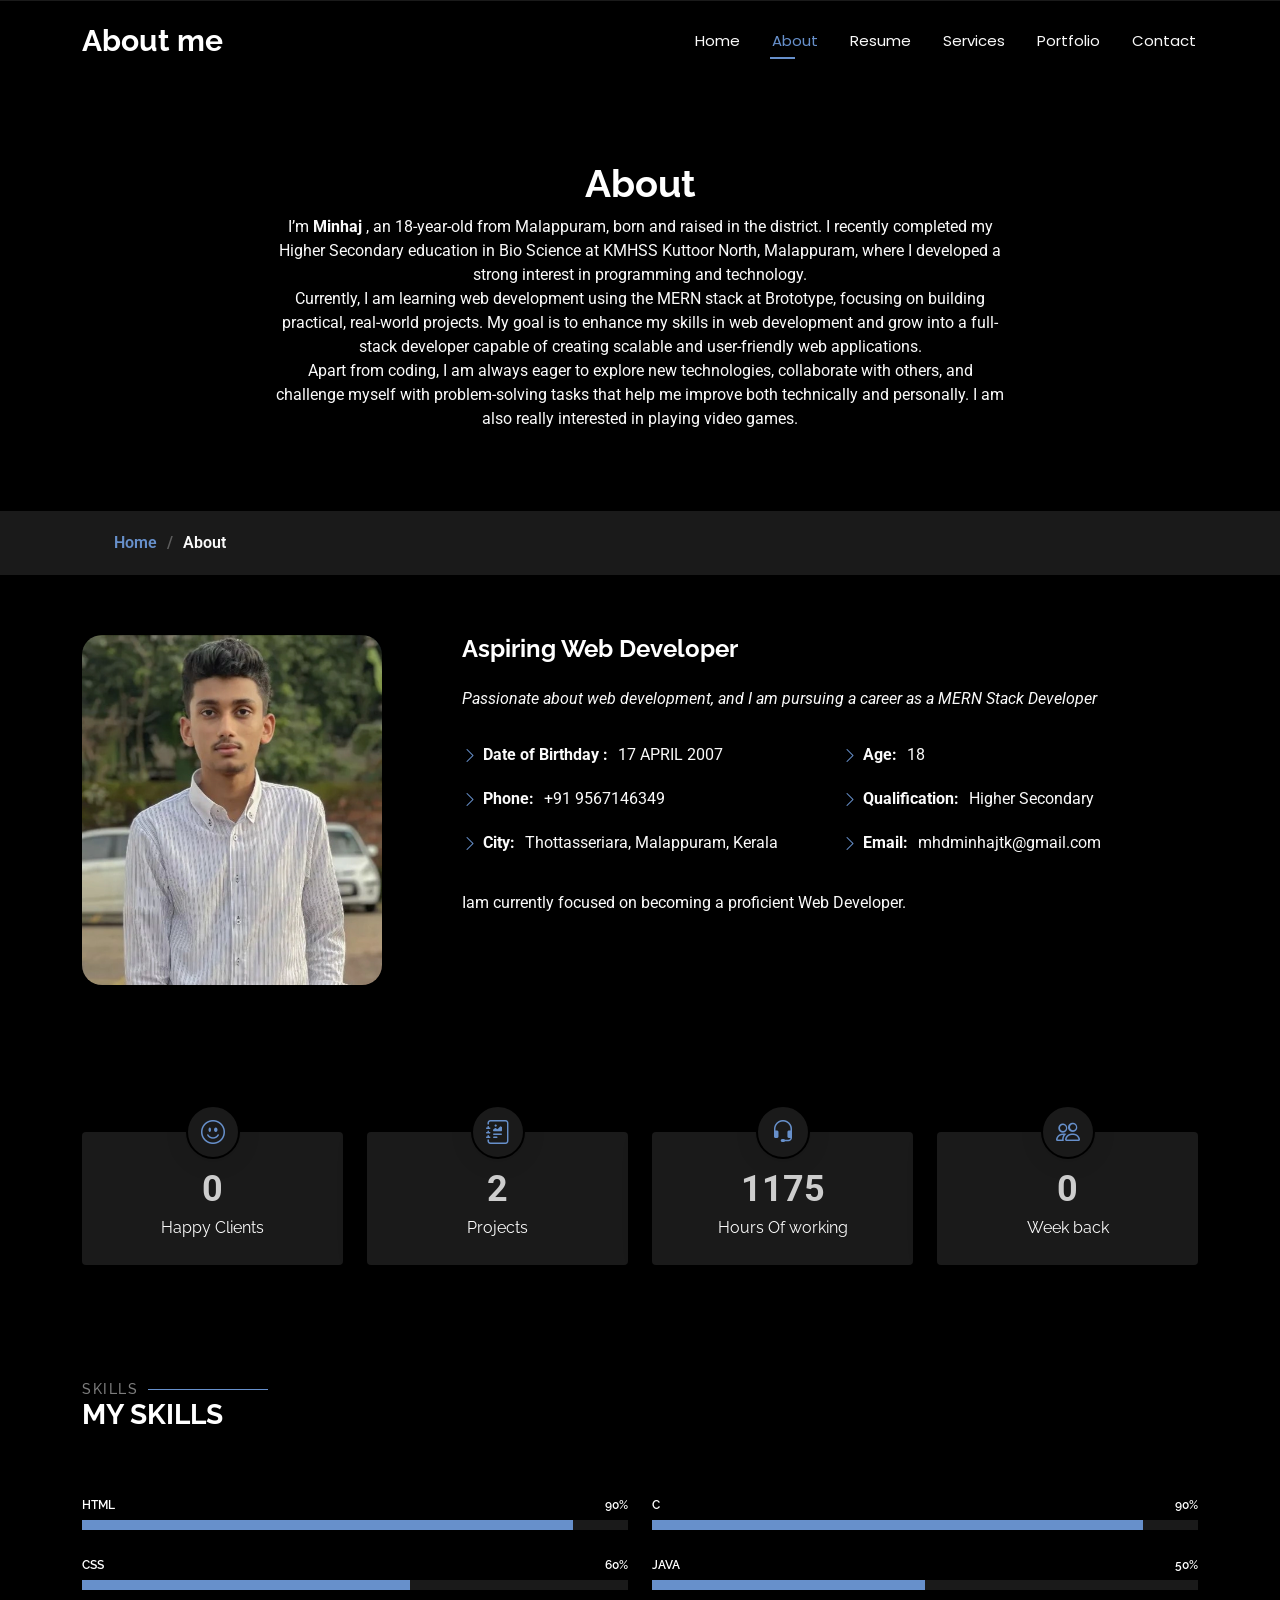
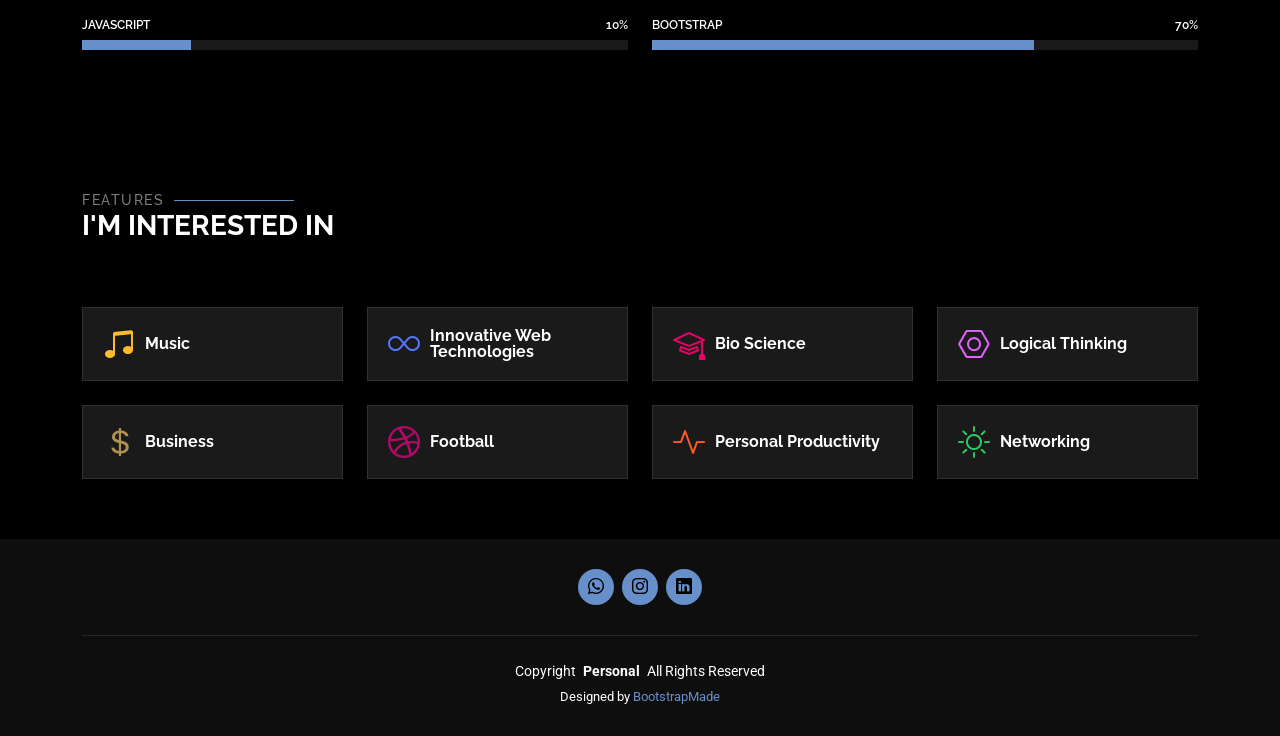
==== about.html @ 0e11b595 "first commit" ====
<!DOCTYPE html>
<html lang="en">

<head>
  <meta charset="utf-8">
  <meta content="width=device-width, initial-scale=1.0" name="viewport">
  <title>About |  Minhaj</title>
  <meta name="description" content="">
  <meta name="keywords" content="">

  <!-- Favicons -->
  <link href="assets/img/apple-touch-icon.png" rel="apple-touch-icon">
  <link rel="icon" href="assets/img/fav.png">

  <!-- Fonts -->
  <link href="https://fonts.googleapis.com" rel="preconnect">
  <link href="https://fonts.gstatic.com" rel="preconnect" crossorigin>
  <link href="https://fonts.googleapis.com/css2?family=Roboto:ital,wght@0,100;0,300;0,400;0,500;0,700;0,900;1,100;1,300;1,400;1,500;1,700;1,900&family=Poppins:ital,wght@0,100;0,200;0,300;0,400;0,500;0,600;0,700;0,800;0,900;1,100;1,200;1,300;1,400;1,500;1,600;1,700;1,800;1,900&family=Raleway:ital,wght@0,100;0,200;0,300;0,400;0,500;0,600;0,700;0,800;0,900;1,100;1,200;1,300;1,400;1,500;1,600;1,700;1,800;1,900&display=swap" rel="stylesheet">

  <!-- Vendor CSS Files -->
  <link href="assets/vendor/bootstrap/css/bootstrap.min.css" rel="stylesheet">
  <link href="assets/vendor/bootstrap-icons/bootstrap-icons.css" rel="stylesheet">
  <link href="assets/vendor/aos/aos.css" rel="stylesheet">
  <link href="assets/vendor/swiper/swiper-bundle.min.css" rel="stylesheet">
  <link href="assets/vendor/glightbox/css/glightbox.min.css" rel="stylesheet">

  <!-- Main CSS File -->
  <link href="assets/css/main.css" rel="stylesheet">

  <!-- =======================================================
  * Template Name: Personal
  * Template URL: https://bootstrapmade.com/personal-free-resume-bootstrap-template/
  * Updated: Mar 05 2025 with Bootstrap v5.3.3
  * Author: BootstrapMade.com
  * License: https://bootstrapmade.com/license/
  ======================================================== -->
</head>

<body class="about-page">

  <header id="header" class="header d-flex align-items-center fixed-top">
    <div class="container-fluid container-xl position-relative d-flex align-items-center justify-content-between">

      <a href="index.html" class="logo d-flex align-items-center">
        <!-- Uncomment the line below if you also wish to use an image logo -->
        <!-- <img src="assets/img/logo.webp" alt=""> -->
        <h1 class="sitename">About me</h1>
      </a>

      <nav id="navmenu" class="navmenu">
        <ul>
          <li><a href="index.html"  target="_self">Home</a></li>
          <li><a href="about.html" class="active" target="_self">About</a></li>
          <li><a href="resume.html" target="_self">Resume</a></li>
          <li><a href="services.html" target="_self">Services</a></li>
          <li><a href="portfolio.html" target="_self">Portfolio</a></li>
          <li><a href="contact.html" target="_self">Contact</a></li>
        </ul>
        <i class="mobile-nav-toggle d-xl-none bi bi-list"></i>
      </nav>

    </div>
  </header>

  <main class="main">

    <!-- Page Title -->
    <div class="page-title" data-aos="fade">
      <div class="heading">
        <div class="container">
          <div class="row d-flex justify-content-center text-center">
            <div class="col-lg-8">
              <h1>About</h1>
              <p class="mb-0">
                I’m <strong>Minhaj</strong> , an 18-year-old from Malappuram, born and raised in the district. I recently completed my Higher Secondary education in Bio Science at KMHSS Kuttoor North, Malappuram, where I developed a strong interest in programming and technology. <br>
Currently, I am learning web development using the MERN stack at Brototype, focusing on building practical, real-world projects. My goal is to enhance my skills in web development and grow into a full-stack developer capable of creating scalable and user-friendly web applications. <br>
Apart from coding, I am always eager to explore new technologies, collaborate with others, and challenge myself with problem-solving tasks that help me improve both technically and personally. I am also really interested in playing video games.
              </p>
            </div>
          </div>
        </div>
      </div>
      <nav class="breadcrumbs">
        <div class="container">
          <ol>
            <li><a href="index.html">Home</a></li>
            <li class="current">About</li>
          </ol>
        </div>
      </nav>
    </div><!-- End Page Title -->

    <!-- About Section -->
    <section id="about" class="about section">

      <div class="container" data-aos="fade-up" data-aos-delay="100">

        <div class="row gy-4 justify-content-center">
          <div class="col-lg-4">
            <img src="./assets/img/profile1.webp" class="img-fluid" alt="" style="width: 300px; height: 350px; border-radius: 20px;">
          </div>
          <div class="col-lg-8 content">
            <h2>Aspiring Web Developer</h2>
            <p class="fst-italic py-3">
              Passionate about web development, and I am pursuing a career as a MERN Stack Developer
            </p>
            <div class="row">
              <div class="col-lg-6">
                <ul>
                  <li><i class="bi bi-chevron-right"></i> <strong>Date of Birthday :</strong> <span>17 APRIL 2007</span></li>
                  <li><i class="bi bi-chevron-right"></i> <strong>Phone:</strong> <span>+91 9567146349</span></li>
                  <li><i class="bi bi-chevron-right"></i> <strong>City:</strong> <span>Thottasseriara, Malappuram, Kerala</span></li>
                </ul>
              </div>
              <div class="col-lg-6">
                <ul>
                  <li><i class="bi bi-chevron-right"></i> <strong>Age:</strong> <span>18</span></li>
                  <li><i class="bi bi-chevron-right"></i> <strong>Qualification:</strong> <span>Higher Secondary</span></li>
                  <li><i class="bi bi-chevron-right"></i> <strong>Email:</strong> <span>mhdminhajtk@gmail.com</span></li>
                </ul>
              </div>
            </div>
            <p class="py-3">
              Iam currently focused on becoming a proficient Web Developer.
      
            </p>
          </div>
        </div>

      </div>

    </section><!-- /About Section -->

    <!-- Stats Section -->
    <section id="stats" class="stats section">

      <div class="container" data-aos="fade-up" data-aos-delay="100">

        <div class="row gy-4">

          <div class="col-lg-3 col-md-6 d-flex flex-column align-items-center">
            <i class="bi bi-emoji-smile"></i>
            <div class="stats-item">
              <span data-purecounter-start="0" data-purecounter-end="0" data-purecounter-duration="0" class="purecounter"></span>
              <p>Happy Clients</p>
            </div>
          </div><!-- End Stats Item -->

          <div class="col-lg-3 col-md-6 d-flex flex-column align-items-center">
            <i class="bi bi-journal-richtext"></i>
            <div class="stats-item">
              <span data-purecounter-start="0" data-purecounter-end="4" data-purecounter-duration="1" class="purecounter"></span>
              <p>Projects</p>
            </div>
          </div><!-- End Stats Item -->

          <div class="col-lg-3 col-md-6 d-flex flex-column align-items-center">
            <i class="bi bi-headset"></i>
            <div class="stats-item">
              <span data-purecounter-start="0" data-purecounter-end="2500" data-purecounter-duration="1" class="purecounter"></span>
              <p>Hours Of working</p>
            </div>
          </div><!-- End Stats Item -->

          <div class="col-lg-3 col-md-6 d-flex flex-column align-items-center">
            <i class="bi bi-people"></i>
            <div class="stats-item">
              <span data-purecounter-start="0" data-purecounter-end="0" data-purecounter-duration="0" class="purecounter"></span>
              <p>Week back</p>
            </div>
          </div><!-- End Stats Item -->

        </div>

      </div>

    </section><!-- /Stats Section -->

    <!-- Skills Section -->
    <section id="skills" class="skills section">

      <!-- Section Title -->
      <div class="container section-title" data-aos="fade-up">
        <h2>Skills</h2>
        <div><span>My</span> <span class="description-title">Skills</span></div>
      </div><!-- End Section Title -->

      <div class="container" data-aos="fade-up" data-aos-delay="100">

        <div class="row skills-content skills-animation">

          <div class="col-lg-6">

            <div class="progress">
              <span class="skill"><span>HTML</span> <i class="val">90%</i></span>
              <div class="progress-bar-wrap">
                <div class="progress-bar" role="progressbar" aria-valuenow="90" aria-valuemin="0" aria-valuemax="100"></div>
              </div>
            </div><!-- End Skills Item -->

            <div class="progress">
              <span class="skill"><span>CSS</span> <i class="val">60%</i></span>
              <div class="progress-bar-wrap">
                <div class="progress-bar" role="progressbar" aria-valuenow="60" aria-valuemin="0" aria-valuemax="100"></div>
              </div>
            </div><!-- End Skills Item -->

            <div class="progress">
              <span class="skill"><span>JavaScript</span> <i class="val">10%</i></span>
              <div class="progress-bar-wrap">
                <div class="progress-bar" role="progressbar" aria-valuenow="20" aria-valuemin="0" aria-valuemax="100"></div>
              </div>
            </div><!-- End Skills Item -->

          </div>

          <div class="col-lg-6">

            <div class="progress">
              <span class="skill"><span>C</span> <i class="val">90%</i></span>
              <div class="progress-bar-wrap">
                <div class="progress-bar" role="progressbar" aria-valuenow="90" aria-valuemin="0" aria-valuemax="100"></div>
              </div>
            </div><!-- End Skills Item -->

            <div class="progress">
              <span class="skill"><span>Java</span> <i class="val">50%</i></span>
              <div class="progress-bar-wrap">
                <div class="progress-bar" role="progressbar" aria-valuenow="50" aria-valuemin="0" aria-valuemax="100"></div>
              </div>
            </div><!-- End Skills Item -->

            <div class="progress">
              <span class="skill"><span>Bootstrap</span> <i class="val">70%</i></span>
              <div class="progress-bar-wrap">
                <div class="progress-bar" role="progressbar" aria-valuenow="70" aria-valuemin="0" aria-valuemax="100"></div>
              </div>
            </div><!-- End Skills Item -->

          </div>

        </div>

      </div>

    </section><!-- /Skills Section -->

    <!-- Interests Section -->
    <section id="interests" class="interests section">

      <!-- Section Title -->
      <div class="container section-title" data-aos="fade-up">
        <h2>Features</h2>
        <div><span>I'm</span> <span class="description-title">interested in</span></div>
      </div><!-- End Section Title -->

      <div class="container">

        <div class="row gy-4">

          <div class="col-lg-3 col-md-4" data-aos="fade-up" data-aos-delay="100">
            <div class="features-item">
              <i class="bi bi-music-note-beamed" style="color: #ffbb2c;"></i>
              <h3><a href="" class="stretched-link">Music</a></h3>
            </div>
          </div><!-- End Feature Item -->

          <div class="col-lg-3 col-md-4" data-aos="fade-up" data-aos-delay="200">
            <div class="features-item">
              <i class="bi bi-infinity" style="color: #5578ff;"></i>
              <h3><a href="" class="stretched-link">Innovative Web Technologies</a></h3>
            </div>
          </div><!-- End Feature Item -->

          <div class="col-lg-3 col-md-4" data-aos="fade-up" data-aos-delay="300">
            <div class="features-item">
              <i class="bi bi-mortarboard" style="color: #e80368;"></i>
              <h3><a href="" class="stretched-link">Bio Science</a></h3>
            </div>
          </div><!-- End Feature Item -->

          <div class="col-lg-3 col-md-4" data-aos="fade-up" data-aos-delay="400">
            <div class="features-item">
              <i class="bi bi-nut" style="color: #e361ff;"></i>
              <h3><a href="" class="stretched-link">Logical Thinking</a></h3>
            </div>
          </div><!-- End Feature Item -->

          <!-- <div class="col-lg-3 col-md-4" data-aos="fade-up" data-aos-delay="500">
            <div class="features-item">
              <i class="bi bi-shuffle" style="color: #47aeff;"></i>
              <h3><a href="" class="stretched-link">Editing</a></h3>
            </div>
          </div> -->
          <!-- End Feature Item -->

          <!-- <div class="col-lg-3 col-md-4" data-aos="fade-up" data-aos-delay="600">
            <div class="features-item">
              <i class="bi bi-airplane" style="color: #ffa76e;"></i>
              <h3><a href="" class="stretched-link">Travelling</a></h3>
            </div>
          </div> -->
          <!-- End Feature Item -->

          <!-- <div class="col-lg-3 col-md-4" data-aos="fade-up" data-aos-delay="700">
            <div class="features-item">
              <i class="bi bi-pie-chart" style="color: #11dbcf;"></i>
              <h3><a href="" class="stretched-link">Sales</a></h3>
            </div>
          </div> -->
          <!-- End Feature Item -->

          <!-- <div class="col-lg-3 col-md-4" data-aos="fade-up" data-aos-delay="800">
            <div class="features-item">
              <i class="bi bi-camera-video" style="color: #4233ff;"></i>
              <h3><a href="" class="stretched-link">Photography</a></h3>
            </div>
          </div> -->
          <!-- End Feature Item -->

          <div class="col-lg-3 col-md-4" data-aos="fade-up" data-aos-delay="900">
            <div class="features-item">
              <i class="bi bi-currency-dollar" style="color: #b2904f;"></i>
              <h3><a href="" class="stretched-link">Business</a></h3>
            </div>
          </div><!-- End Feature Item -->

          <div class="col-lg-3 col-md-4" data-aos="fade-up" data-aos-delay="1000">
            <div class="features-item">
              <i class="bi bi-dribbble" style="color: #b20969;"></i>
              <h3><a href="" class="stretched-link">Football</a></h3>
            </div>
          </div><!-- End Feature Item -->

          <div class="col-lg-3 col-md-4" data-aos="fade-up" data-aos-delay="1100">
            <div class="features-item">
              <i class="bi bi-activity" style="color: #ff5828;"></i>
              <h3><a href="" class="stretched-link">Personal Productivity</a></h3>
            </div>
          </div><!-- End Feature Item -->

          <div class="col-lg-3 col-md-4" data-aos="fade-up" data-aos-delay="1200">
            <div class="features-item">
              <i class="bi bi-brightness-high" style="color: #29cc61;"></i>
              <h3><a href="" class="stretched-link">Networking </a></h3>
            </div>
          </div><!-- End Feature Item -->

        </div>

      </div>

    </section><!-- /Interests Section -->

  </main>

  <footer id="footer" class="footer dark-background">
    <div class="container">
      <div class="social-links d-flex justify-content-center">
            <a href="https://wa.me/919567146349"><i class="bi bi-whatsapp"></i></a>
            <!-- <a href="https://www.facebook.com/minnnhaj"><i class="bi bi-facebook"></i></a> --> 
            <a href="https://www.instagram.com/minnnhaj_/"><i class="bi bi-instagram"></i></a>
            <a href="https://www.linkedin.com/in/minhaj-tk-1100672b1/"><i class="bi bi-linkedin"></i></a>
        
      </div>
        
        </div>
      <div class="container">
        <div class="copyright">
          <span>Copyright</span> <strong class="px-1 sitename">Personal</strong> <span>All Rights Reserved</span>
        </div>
        <div class="credits">
          <!-- All the links in the footer should remain intact. -->
          <!-- You can delete the links only if you've purchased the pro version. -->
          <!-- Licensing information: https://bootstrapmade.com/license/ -->
          <!-- Purchase the pro version with working PHP/AJAX contact form: [buy-url] -->
          Designed by <a href="https://bootstrapmade.com/">BootstrapMade</a>
        </div>
      </div>
    </div>
  </footer>

  <!-- Scroll Top -->
  <a href="#" id="scroll-top" class="scroll-top d-flex align-items-center justify-content-center"><i class="bi bi-arrow-up-short"></i></a>

  <!-- Preloader -->
  <div id="preloader"></div>

  <!-- Vendor JS Files -->
  <script src="assets/vendor/bootstrap/js/bootstrap.bundle.min.js"></script>
  <script src="assets/vendor/php-email-form/validate.js"></script>
  <script src="assets/vendor/aos/aos.js"></script>
  <script src="assets/vendor/typed.js/typed.umd.js"></script>
  <script src="assets/vendor/purecounter/purecounter_vanilla.js"></script>
  <script src="assets/vendor/waypoints/noframework.waypoints.js"></script>
  <script src="assets/vendor/swiper/swiper-bundle.min.js"></script>
  <script src="assets/vendor/glightbox/js/glightbox.min.js"></script>
  <script src="assets/vendor/imagesloaded/imagesloaded.pkgd.min.js"></script>
  <script src="assets/vendor/isotope-layout/isotope.pkgd.min.js"></script>

  <!-- Main JS File -->
  <script src="assets/js/main.js"></script>

</body>

</html>
---- assets/css/main.css ----
/**
* Template Name: Personal
* Template URL: https://bootstrapmade.com/personal-free-resume-bootstrap-template/
* Updated: Mar 05 2025 with Bootstrap v5.3.3
* Author: BootstrapMade.com
* License: https://bootstrapmade.com/license/
*/

/*--------------------------------------------------------------
# Font & Color Variables
# Help: https://bootstrapmade.com/color-system/
--------------------------------------------------------------*/
/* Fonts */
:root {
  --default-font: "Roboto",  system-ui, -apple-system, "Segoe UI", Roboto, "Helvetica Neue", Arial, "Noto Sans", "Liberation Sans", sans-serif, "Apple Color Emoji", "Segoe UI Emoji", "Segoe UI Symbol", "Noto Color Emoji";
  --heading-font: "Raleway",  sans-serif;
  --nav-font: "Poppins",  sans-serif;
}

/* Global Colors - The following color variables are used throughout the website. Updating them here will change the color scheme of the entire website */
:root { 
  --background-color: #000000; /* Background color for the entire website, including individual sections */
  --default-color: #fafafa; /* Default color used for the majority of the text content across the entire website */
  --heading-color: #ffffff; /* Color for headings, subheadings and title throughout the website */
  --accent-color:#6790cb; /* Accent color that represents your brand on the website. It's used for buttons, links, and other elements that need to stand out */
  --surface-color: #1a1a1a; /* The surface color is used as a background of boxed elements within sections, such as cards, icon boxes, or other elements that require a visual separation from the global background. */
  --contrast-color: #000000; /* Contrast color for text, ensuring readability against backgrounds of accent, heading, or default colors. */
}

/* Nav Menu Colors - The following color variables are used specifically for the navigation menu. They are separate from the global colors to allow for more customization options */
:root {
  --nav-color: #fafafa;  /* The default color of the main navmenu links */
  --nav-hover-color: #6790cb; /* Applied to main navmenu links when they are hovered over or active */
  --nav-mobile-background-color: #1a1a1a; /* Used as the background color for mobile navigation menu */
  --nav-dropdown-background-color: #1a1a1a; /* Used as the background color for dropdown items that appear when hovering over primary navigation items */
  --nav-dropdown-color: #fafafa; /* Used for navigation links of the dropdown items in the navigation menu. */
  --nav-dropdown-hover-color: #6790cb; /* Similar to --nav-hover-color, this color is applied to dropdown navigation links when they are hovered over. */
}

/* Color Presets - These classes override global colors when applied to any section or element, providing reuse of the sam color scheme. */

.light-background {
  --background-color: #1a1a1a;
  --surface-color: #343434;
}

.dark-background {
  --background-color: rgba(15, 15, 15, 0.975);
  --default-color: #ffffff;
  --heading-color: #ffffff;
  --surface-color: #292929f9;
  --contrast-color: #000000;
}
.custom-img {
  max-width: 100%;
  height: auto;
  border-radius: 50%;
  margin-right: 0;
}

@media (max-width: 888px) {
  .custom-img {
    width: 350px;
    height: 400px;
    margin-right: 150px;
  }
}
@media (max-width: 668px) {
  .custom-img {
    width: 250px;
    height: 200px;
    margin-right: 150px;
  }
}
@media (max-width: 468px) {
  .custom-img {
    width: 150px;
    height: 150px;
    margin-right: 150px;
  }
}
.container img{
 object-fit: cover;
 width: 500px;
}
/* Smooth scroll */
:root {
  scroll-behavior: smooth;
}
.size{
  margin-left:40px;
}
/*--------------------------------------------------------------
# General Styling & Shared Classes
--------------------------------------------------------------*/
body {
  color: var(--default-color);
  background-color: var(--background-color);
  font-family: var(--default-font);
}

a {
  color: var(--accent-color);
  text-decoration: none;
  transition: 0.3s;
}

a:hover {
  color: color-mix(in srgb, var(--accent-color), transparent 25%);
  text-decoration: none;
}

h1,
h2,
h3,
h4,
h5,
h6 {
  color: var(--heading-color);
  font-family: var(--heading-font);
}

/* PHP Email Form Messages
------------------------------*/
.php-email-form .error-message {
  display: none;
  background: #df1529;
  color: #ffffff;
  text-align: left;
  padding: 15px;
  margin-bottom: 24px;
  font-weight: 600;
}

.php-email-form .sent-message {
  display: none;
  color: #ffffff;
  background: #059652;
  text-align: center;
  padding: 15px;
  margin-bottom: 24px;
  font-weight: 600;
}

.php-email-form .loading {
  display: none;
  background: var(--surface-color);
  text-align: center;
  padding: 15px;
  margin-bottom: 24px;
}

.php-email-form .loading:before {
  content: "";
  display: inline-block;
  border-radius: 50%;
  width: 24px;
  height: 24px;
  margin: 0 10px -6px 0;
  border: 3px solid var(--accent-color);
  border-top-color: var(--surface-color);
  animation: php-email-form-loading 1s linear infinite;
}

@keyframes php-email-form-loading {
  0% {
    transform: rotate(0deg);
  }

  100% {
    transform: rotate(360deg);
  }
}

/*--------------------------------------------------------------
# Global Header
--------------------------------------------------------------*/
.header {
  --background-color: rgba(0, 0, 0, 0);
  color: var(--default-color);
  background-color: var(--background-color);
  padding: 15px 0;
  transition: all 0.5s;
  z-index: 997;
}

.header .logo {
  line-height: 1;
}

.header .logo img {
  max-height: 32px;
  margin-right: 8px;
}

.header .logo h1 {
  font-size: 30px;
  margin: 0;
  font-weight: 700;
  color: var(--heading-color);
}

.scrolled .header {
  box-shadow: 0px 0 18px rgba( 0, 0, 0.1);
}

/* Global Header on Scroll
------------------------------*/
.scrolled .header {
  --background-color: rgba(0, 0, 0, 0.8);
}

/*--------------------------------------------------------------
# Navigation Menu
--------------------------------------------------------------*/
/* Desktop Navigation */
@media (min-width: 1200px) {
  .navmenu {
    padding: 0;
  }

  .navmenu ul {
    margin: 0;
    padding: 0;
    display: flex;
    list-style: none;
    align-items: center;
  }

  .navmenu li {
    position: relative;
  }

  .navmenu>ul>li {
    white-space: nowrap;
    padding: 15px 14px;
  }

  .navmenu>ul>li:last-child {
    padding-right: 0;
  }

  .navmenu a,
  .navmenu a:focus {
    color: var(--nav-color);
    font-size: 15px;
    padding: 0 2px;
    font-family: var(--nav-font);
    font-weight: 400;
    display: flex;
    align-items: center;
    justify-content: space-between;
    white-space: nowrap;
    transition: 0.3s;
    position: relative;
  }

  .navmenu a i,
  .navmenu a:focus i {
    font-size: 12px;
    line-height: 0;
    margin-left: 5px;
    transition: 0.3s;
  }

  .navmenu>ul>li>a:before {
    content: "";
    position: absolute;
    height: 2px;
    bottom: -6px;
    left: 0;
    background-color: var(--nav-hover-color);
    visibility: hidden;
    width: 0px;
    transition: all 0.3s ease-in-out 0s;
  }

  .navmenu a:hover:before,
  .navmenu li:hover>a:before,
  .navmenu .active:before {
    visibility: visible;
    width: 25px;
  }

  .navmenu li:hover>a,
  .navmenu .active,
  .navmenu .active:focus {
    color: var(--nav-hover-color);
  }

  .navmenu .dropdown ul {
    margin: 0;
    padding: 10px 0;
    background: var(--nav-dropdown-background-color);
    display: block;
    position: absolute;
    visibility: hidden;
    left: 14px;
    top: 130%;
    opacity: 0;
    transition: 0.3s;
    border-radius: 4px;
    z-index: 99;
    box-shadow: 0px 0px 30px rgba(0, 0, 0, 0.1);
  }

  .navmenu .dropdown ul li {
    min-width: 200px;
  }

  .navmenu .dropdown ul a {
    padding: 10px 20px;
    font-size: 15px;
    text-transform: none;
    color: var(--nav-dropdown-color);
  }

  .navmenu .dropdown ul a i {
    font-size: 12px;
  }

  .navmenu .dropdown ul a:hover,
  .navmenu .dropdown ul .active:hover,
  .navmenu .dropdown ul li:hover>a {
    color: var(--nav-dropdown-hover-color);
  }

  .navmenu .dropdown:hover>ul {
    opacity: 1;
    top: 100%;
    visibility: visible;
  }

  .navmenu .dropdown .dropdown ul {
    top: 0;
    left: -90%;
    visibility: hidden;
  }

  .navmenu .dropdown .dropdown:hover>ul {
    opacity: 1;
    top: 0;
    left: -100%;
    visibility: visible;
  }
}

/* Mobile Navigation */
@media (max-width: 1199px) {
  .mobile-nav-toggle {
    color: var(--nav-color);
    font-size: 28px;
    line-height: 0;
    margin-right: 10px;
    cursor: pointer;
    transition: color 0.3s;
  }

  .navmenu {
    padding: 0;
    z-index: 9997;
  }

  .navmenu ul {
    display: none;
    list-style: none;
    position: absolute;
    inset: 60px 20px 20px 20px;
    padding: 10px 0;
    margin: 0;
    border-radius: 6px;
    background-color: var(--nav-mobile-background-color);
    border: 1px solid color-mix(in srgb, var(--default-color), transparent 90%);
    box-shadow: none;
    overflow-y: auto;
    transition: 0.3s;
    z-index: 9998;
  }

  .navmenu a,
  .navmenu a:focus {
    color: var(--nav-dropdown-color);
    padding: 10px 20px;
    font-family: var(--nav-font);
    font-size: 17px;
    font-weight: 500;
    display: flex;
    align-items: center;
    justify-content: space-between;
    white-space: nowrap;
    transition: 0.3s;
  }

  .navmenu a i,
  .navmenu a:focus i {
    font-size: 12px;
    line-height: 0;
    margin-left: 5px;
    width: 30px;
    height: 30px;
    display: flex;
    align-items: center;
    justify-content: center;
    border-radius: 50%;
    transition: 0.3s;
    background-color: color-mix(in srgb, var(--accent-color), transparent 90%);
  }

  .navmenu a i:hover,
  .navmenu a:focus i:hover {
    background-color: var(--accent-color);
    color: var(--contrast-color);
  }

  .navmenu a:hover,
  .navmenu .active,
  .navmenu .active:focus {
    color: var(--nav-dropdown-hover-color);
  }

  .navmenu .active i,
  .navmenu .active:focus i {
    background-color: var(--accent-color);
    color: var(--contrast-color);
    transform: rotate(180deg);
  }

  .navmenu .dropdown ul {
    position: static;
    display: none;
    z-index: 99;
    padding: 10px 0;
    margin: 10px 20px;
    background-color: var(--nav-dropdown-background-color);
    transition: all 0.5s ease-in-out;
  }

  .navmenu .dropdown ul ul {
    background-color: rgba(33, 37, 41, 0.1);
  }

  .navmenu .dropdown>.dropdown-active {
    display: block;
    background-color: rgba(33, 37, 41, 0.03);
  }

  .mobile-nav-active {
    overflow: hidden;
  }

  .mobile-nav-active .mobile-nav-toggle {
    color: #fff;
    position: absolute;
    font-size: 32px;
    top: 15px;
    right: 15px;
    margin-right: 0;
    z-index: 9999;
  }

  .mobile-nav-active .navmenu {
    position: fixed;
    overflow: hidden;
    inset: 0;
    background: rgba(33, 37, 41, 0.8);
    transition: 0.3s;
  }

  .mobile-nav-active .navmenu>ul {
    display: block;
  }
}

/*--------------------------------------------------------------
# Global Footer
--------------------------------------------------------------*/
.footer {
  color: var(--default-color);
  background-color: var(--background-color);
  font-size: 14px;
  text-align: center;
  padding: 30px 0;
  position: relative;
}

.footer h3 {
  font-size: 36px;
  font-weight: 700;
  position: relative;
  padding: 0;
  margin: 0 0 15px 0;
}

.footer p {
  font-size: 15;
  font-style: italic;
  padding: 0;
  margin: 0 0 30px 0;
}

.footer .social-links {
  margin: 0 0 30px 0;
}

.footer .social-links a {
  font-size: 16px;
  display: flex;
  align-items: center;
  justify-content: center;
  background: var(--accent-color);
  color: var(--contrast-color);
  line-height: 1;
  margin: 0 4px;
  border-radius: 50%;
  text-align: center;
  width: 36px;
  height: 36px;
  transition: 0.3s;
}

.footer .social-links a:hover {
  background: color-mix(in srgb, var(--accent-color), transparent 20%);
  text-decoration: none;
}

.footer .copyright {
  padding-top: 25px;
  border-top: 1px solid color-mix(in srgb, var(--default-color), transparent 90%);
}

.footer .credits {
  font-size: 13px;
  padding-top: 5px;
}

/*--------------------------------------------------------------
# Preloader
--------------------------------------------------------------*/
#preloader {
  position: fixed;
  inset: 0;
  z-index: 999999;
  overflow: hidden;
  background: var(--background-color);
  transition: all 0.6s ease-out;
}

#preloader:before {
  content: "";
  position: fixed;
  top: calc(50% - 30px);
  left: calc(50% - 30px);
  border: 6px solid #ffffff;
  border-color: var(--accent-color) transparent var(--accent-color) transparent;
  border-radius: 50%;
  width: 60px;
  height: 60px;
  animation: animate-preloader 1.5s linear infinite;
}

@keyframes animate-preloader {
  0% {
    transform: rotate(0deg);
  }

  100% {
    transform: rotate(360deg);
  }
}

/*--------------------------------------------------------------
# Scroll Top Button
--------------------------------------------------------------*/
.scroll-top {
  position: fixed;
  visibility: hidden;
  opacity: 0;
  right: 15px;
  bottom: -15px;
  z-index: 99999;
  background-color: var(--accent-color);
  width: 44px;
  height: 44px;
  border-radius: 50px;
  transition: all 0.4s;
}

.scroll-top i {
  font-size: 24px;
  color: var(--contrast-color);
  line-height: 0;
}

.scroll-top:hover {
  background-color: color-mix(in srgb, var(--accent-color), transparent 20%);
  color: var(--contrast-color);
}

.scroll-top.active {
  visibility: visible;
  opacity: 1;
  bottom: 15px;
}

/*--------------------------------------------------------------
# Disable aos animation delay on mobile devices
--------------------------------------------------------------*/
@media screen and (max-width: 768px) {
  [data-aos-delay] {
    transition-delay: 0 !important;
  }
}

/*--------------------------------------------------------------
# Global Page Titles & Breadcrumbs
--------------------------------------------------------------*/
.page-title {
  color: var(--default-color);
  background-color: var(--background-color);
  position: relative;
}

.page-title .heading {
  padding: 160px 0 80px 0;
  border-top: 1px solid color-mix(in srgb, var(--default-color), transparent 90%);
}

.page-title .heading h1 {
  font-size: 38px;
  font-weight: 700;
}

.page-title nav {
  background-color: color-mix(in srgb, var(--default-color), transparent 90%);
  padding: 20px 0;
}

.page-title nav ol {
  display: flex;
  flex-wrap: wrap;
  list-style: none;
  margin: 0;
  font-size: 16px;
  font-weight: 600;
}

.page-title nav ol li+li {
  padding-left: 10px;
}

.page-title nav ol li+li::before {
  content: "/";
  display: inline-block;
  padding-right: 10px;
  color: color-mix(in srgb, var(--default-color), transparent 70%);
}

/*--------------------------------------------------------------
# Global Sections
--------------------------------------------------------------*/
section,
.section {
  color: var(--default-color);
  background-color: var(--background-color);
  padding: 60px 0;
  scroll-margin-top: 100px;
  overflow: clip;
}

@media (max-width: 1199px) {

  section,
  .section {
    scroll-margin-top: 66px;
  }
}

/*--------------------------------------------------------------
# Global Section Titles
--------------------------------------------------------------*/
.section-title {
  padding-bottom: 60px;
  position: relative;
}

.section-title h2 {
  font-size: 14px;
  font-weight: 500;
  padding: 0;
  line-height: 1px;
  margin: 0;
  letter-spacing: 1.5px;
  text-transform: uppercase;
  color: color-mix(in srgb, var(--default-color), transparent 50%);
  position: relative;
}

.section-title h2::after {
  content: "";
  width: 120px;
  height: 1px;
  display: inline-block;
  background: var(--accent-color);
  margin: 4px 10px;
}

.section-title div {
  color: var(--heading-color);
  margin: 0;
  margin: 0;
  font-size: 28px;
  font-weight: 700;
  text-transform: uppercase;
  font-family: var(--heading-font);
}

/*--------------------------------------------------------------
# Hero Section
--------------------------------------------------------------*/
.hero {
  width: 100%;
  min-height: 100vh;
  position: relative;
  padding: 80px 0;
  display: flex;
  align-items: center;
  justify-content: center;
}

.hero .container {
  position: relative;
  z-index: 3;
}

.hero h2 {
  color: rgb(192, 190, 190);
  margin: 0;
  font-size: 64px;
  font-weight: 700;
}

.hero p {
  margin: 5px 0 0 0;
  font-size: 26px;
}

.hero p span {
  letter-spacing: 1px;
  border-bottom: 2px solid var(--accent-color);
}

.hero .social-links {
  margin-top: 25px;
}

.hero .social-links a {
  background-color: color-mix(in srgb, var(--default-color), transparent 90%);
  color: var(--default-color);
  font-size: 14px;
  width: 40px;
  height: 40px;
  border-radius: 50px;
  display: inline-flex;
  align-items: center;
  justify-content: center;
  margin-right: 20px;
  transition: 0.3s;
}

.hero .social-links a:hover {
  background-color: var(--accent-color);
}

@media (max-width: 768px) {
  .hero h2 {
    font-size: 32px;
  }

  .hero p {
    font-size: 20px;
  }
}

/*--------------------------------------------------------------
# About Section
--------------------------------------------------------------*/
.about .content h2 {
  font-weight: 700;
  font-size: 24px;
}

.about .content ul {
  list-style: none;
  padding: 0;
}

.about .content ul li {
  margin-bottom: 20px;
  display: flex;
  align-items: center;
}

.about .content ul strong {
  margin-right: 10px;
}

.about .content ul i {
  font-size: 16px;
  margin-right: 5px;
  color: var(--accent-color);
  line-height: 0;
}

/*--------------------------------------------------------------
# Stats Section
--------------------------------------------------------------*/
.stats i {
  background-color: var(--surface-color);
  color: var(--accent-color);
  box-shadow: 0px 2px 25px rgba(0, 0, 0, 0.1);
  width: 54px;
  height: 54px;
  font-size: 24px;
  border-radius: 50px;
  border: 2px solid var(--background-color);
  display: inline-flex;
  align-items: center;
  justify-content: center;
  position: relative;
  z-index: 1;
}

.stats .stats-item {
  background-color: var(--surface-color);
  margin-top: -27px;
  padding: 30px 30px 25px 30px;
  width: 100%;
  position: relative;
  text-align: center;
  box-shadow: 0px 2px 35px rgba(0, 0, 0, 0.1);
  border-radius: 4px;
  z-index: 0;
}

.stats .stats-item span {
  font-size: 36px;
  display: block;
  font-weight: 700;
  color: color-mix(in srgb, var(--default-color), transparent 20%);
}

.stats .stats-item p {
  padding: 0;
  margin: 0;
  font-family: var(--heading-font);
  font-size: 16px;
}

/*--------------------------------------------------------------
# Skills Section
--------------------------------------------------------------*/
.skills .progress {
  height: 60px;
  display: block;
  background: none;
  border-radius: 0;
}

.skills .progress .skill {
  color: var(--heading-color);
  padding: 0;
  margin: 0 0 6px 0;
  text-transform: uppercase;
  display: block;
  font-weight: 600;
  font-family: var(--heading-font);
}

.skills .progress .skill .val {
  float: right;
  font-style: normal;
}

.skills .progress-bar-wrap {
  background: color-mix(in srgb, var(--default-color), transparent 90%);
  height: 10px;
}

.skills .progress-bar {
  width: 1px;
  height: 10px;
  transition: 0.9s;
  background-color: var(--accent-color);
}

/*--------------------------------------------------------------
# Interests Section
--------------------------------------------------------------*/
.interests .features-item {
  background-color: var(--surface-color);
  display: flex;
  align-items: center;
  padding: 20px;
  transition: 0.3s;
  border: 1px solid color-mix(in srgb, var(--default-color), transparent 90%);
  position: relative;
}

.interests .features-item i {
  font-size: 32px;
  padding-right: 10px;
  line-height: 0;
}

.interests .features-item h3 {
  font-weight: 700;
  margin: 0;
  padding: 0;
  line-height: 1;
  font-size: 16px;
}

.interests .features-item h3 a {
  color: var(--heading-color);
  transition: 0.3s;
}

.interests .features-item:hover {
  border-color: var(--accent-color);
}

.interests .features-item:hover h3 a {
  color: var(--accent-color);
}

/*--------------------------------------------------------------
# Testimonials Section
--------------------------------------------------------------*/
.testimonials .testimonials-carousel,
.testimonials .testimonials-slider {
  overflow: hidden;
}

.testimonials .testimonial-item {
  box-sizing: content-box;
  min-height: 320px;
}

.testimonials .testimonial-item .testimonial-img {
  width: 90px;
  border-radius: 50%;
  margin: -40px 0 0 40px;
  position: relative;
  z-index: 2;
  border: 6px solid var(--background-color);
}

.testimonials .testimonial-item h3 {
  font-size: 18px;
  font-weight: bold;
  margin: 10px 0 5px 45px;
}

.testimonials .testimonial-item h4 {
  font-size: 14px;
  color: color-mix(in srgb, var(--default-color), transparent 20%);
  margin: 0 0 0 45px;
}

.testimonials .testimonial-item .quote-icon-left,
.testimonials .testimonial-item .quote-icon-right {
  color: color-mix(in srgb, var(--accent-color), transparent 50%);
  font-size: 26px;
  line-height: 0;
}

.testimonials .testimonial-item .quote-icon-left {
  display: inline-block;
  left: -5px;
  position: relative;
}

.testimonials .testimonial-item .quote-icon-right {
  display: inline-block;
  right: -5px;
  position: relative;
  top: 10px;
  transform: scale(-1, -1);
}

.testimonials .testimonial-item p {
  font-style: italic;
  margin: 0 15px 0 15px;
  padding: 20px 20px 60px 20px;
  background: var(--surface-color);
  border-radius: 6px;
  position: relative;
  z-index: 1;
}

.testimonials .swiper-wrapper {
  height: auto;
}

.testimonials .swiper-pagination {
  margin-top: 20px;
  position: relative;
}

.testimonials .swiper-pagination .swiper-pagination-bullet {
  width: 12px;
  height: 12px;
  background-color: var(--background-color);
  opacity: 1;
  border: 1px solid var(--accent-color);
}

.testimonials .swiper-pagination .swiper-pagination-bullet-active {
  background-color: var(--accent-color);
}

/*--------------------------------------------------------------
# Resume Section
--------------------------------------------------------------*/
.resume .resume-title {
  color: var(--heading-color);
  font-size: 26px;
  font-weight: 700;
  margin-top: 20px;
  margin-bottom: 20px;
}

.resume .resume-item {
  padding: 0 0 20px 20px;
  margin-top: -2px;
  border-left: 2px solid var(--accent-color);
  position: relative;
}

.resume .resume-item h4 {
  line-height: 18px;
  font-size: 18px;
  font-weight: 600;
  text-transform: uppercase;
  color: color-mix(in srgb, var(--default-color), transparent 20%);
  margin-bottom: 10px;
}

.resume .resume-item h5 {
  font-size: 16px;
  padding: 5px 15px;
  display: inline-block;
  font-weight: 600;
  margin-bottom: 10px;
}

.resume .resume-item ul {
  padding-left: 20px;
}

.resume .resume-item ul li {
  padding-bottom: 10px;
}

.resume .resume-item:last-child {
  padding-bottom: 0;
}

.resume .resume-item::before {
  content: "";
  position: absolute;
  width: 16px;
  height: 16px;
  border-radius: 50px;
  left: -9px;
  top: 0;
  background: var(--background-color);
  border: 2px solid var(--accent-color);
}

/*--------------------------------------------------------------
# Services Section
--------------------------------------------------------------*/
.services .service-item {
  background-color: var(--surface-color);
  text-align: center;
  padding: 80px 20px;
  transition: all ease-in-out 0.3s;
  height: 100%;
}

.services .service-item .icon {
  margin: 0 auto;
  width: 64px;
  height: 64px;
  background: var(--accent-color);
  border-radius: 4px;
  display: flex;
  align-items: center;
  justify-content: center;
  margin-bottom: 20px;
  transition: 0.3s;
  transform-style: preserve-3d;
}

.services .service-item .icon i {
  color: var(--contrast-color);
  font-size: 28px;
  transition: ease-in-out 0.3s;
}

.services .service-item .icon::before {
  position: absolute;
  content: "";
  left: -8px;
  top: -8px;
  height: 100%;
  width: 100%;
  background: color-mix(in srgb, var(--accent-color), transparent 80%);
  border-radius: 5px;
  transition: all 0.3s ease-out 0s;
  transform: translateZ(-1px);
}

.services .service-item h3 {
  font-weight: 700;
  margin: 10px 0 15px 0;
  font-size: 22px;
}

.services .service-item p {
  line-height: 24px;
  font-size: 14px;
  margin-bottom: 0;
}

.services .service-item:hover {
  background: var(--accent-color);
  border-color: var(--accent-color);
}

.services .service-item:hover .icon {
  background: var(--surface-color);
}

.services .service-item:hover .icon i {
  color: var(--accent-color);
}

.services .service-item:hover .icon::before {
  background: color-mix(in srgb, var(--background-color), transparent 70%);
}

.services .service-item:hover h3,
.services .service-item:hover p {
  color: var(--contrast-color);
}
/*--------------------------------------------------------------
# Portfolio Section
--------------------------------------------------------------*/
.portfolio .portfolio-filters {
  padding: 0;
  margin: 0 auto 20px auto;
  list-style: none;
  text-align: center;
}

.portfolio .portfolio-filters li {
  cursor: pointer;
  display: inline-block;
  padding: 0;
  font-size: 18px;
  font-weight: 500;
  margin: 0 10px;
  line-height: 1;
  margin-bottom: 5px;
  transition: all 0.3s ease-in-out;
}

.portfolio .portfolio-filters li:hover,
.portfolio .portfolio-filters li.filter-active {
  color: var(--accent-color);
}

.portfolio .portfolio-filters li:first-child {
  margin-left: 0;
}

.portfolio .portfolio-filters li:last-child {
  margin-right: 0;
}

@media (max-width: 575px) {
  .portfolio .portfolio-filters li {
    font-size: 14px;
    margin: 0 5px;
  }
}

.portfolio .portfolio-content {
  position: relative;
  overflow: hidden;
}

.portfolio .portfolio-content img {
  transition: 0.3s;
}

.portfolio .portfolio-content .portfolio-info {
  opacity: 0;
  position: absolute;
  inset: 0;
  z-index: 3;
  transition: all ease-in-out 0.3s;
  background: rgba(0, 0, 0, 0.6);
  padding: 15px;
}

.portfolio .portfolio-content .portfolio-info h4 {
  font-size: 14px;
  padding: 5px 10px;
  font-weight: 400;
  color: #ffffff;
  display: inline-block;
  background-color: var(--accent-color);
}

.portfolio .portfolio-content .portfolio-info p {
  position: absolute;
  bottom: 10px;
  text-align: center;
  display: inline-block;
  left: 0;
  right: 0;
  font-size: 16px;
  font-weight: 600;
  color: rgba(255, 255, 255, 0.8);
}

.portfolio .portfolio-content .portfolio-info .preview-link,
.portfolio .portfolio-content .portfolio-info .details-link {
  position: absolute;
  left: calc(50% - 40px);
  font-size: 26px;
  top: calc(50% - 14px);
  color: #fff;
  transition: 0.3s;
  line-height: 1.2;
}

.portfolio .portfolio-content .portfolio-info .preview-link:hover,
.portfolio .portfolio-content .portfolio-info .details-link:hover {
  color: var(--accent-color);
}

.portfolio .portfolio-content .portfolio-info .details-link {
  left: 50%;
  font-size: 34px;
  line-height: 0;
}

.portfolio .portfolio-content:hover .portfolio-info {
  opacity: 1;
}

.portfolio .portfolio-content:hover img {
  transform: scale(1.1);
}


/*--------------------------------------------------------------
# Starter Section Section
--------------------------------------------------------------*/
.starter-section {
  /* Add your styles here */
}

/*--------------------------------------------------------------
# Contact Section
--------------------------------------------------------------*/
.contact .info-item {
  box-shadow: 0px 0px 20px rgba(0, 0, 0, 0.1);
  padding: 20px 30px;
}

.contact .info-item .icon {
  color: var(--contrast-color);
  background-color: var(--accent-color);
  width: 56px;
  height: 56px;
  font-size: 24px;
  display: flex;
  justify-content: center;
  align-items: center;
  transition: all 0.3s ease-in-out;
  border-radius: 50%;
  margin-right: 15px;
}

.contact .info-item h3 {
  font-size: 18px;
  font-weight: 700;
  margin: 0 0 2px 0;
}

.contact .info-item p {
  padding: 0;
  margin-bottom: 0;
  font-size: 14px;
}

.contact .info-item .social-links a {
  font-size: 24px;
  display: inline-block;
  line-height: 1;
  margin: 4px 6px 0 0;
  transition: 0.3s;
  color: color-mix(in srgb, var(--default-color), transparent 50%);
}

.contact .info-item .social-links a:hover {
  color: var(--accent-color);
}

.contact .email-form {
  box-shadow: 0px 0px 20px rgba(0, 0, 0, 0.1);
  padding: 30px;
  margin-top: 30px;
}

@media (max-width: 575px) {
  .contact .email-form {
    padding: 20px;
  }
}

.contact .email-form input[type=text],
.contact .email-form input[type=email],
.contact .email-form textarea {
  color: var(--default-color);
  background-color: color-mix(in srgb, var(--background-color), transparent 50%);
  border-color: color-mix(in srgb, var(--default-color), transparent 80%);
  font-size: 14px;
  padding: 10px 15px;
  box-shadow: none;
  border-radius: 0;
}

.contact .email-form input[type=text]:focus,
.contact .email-form input[type=email]:focus,
.contact .email-form textarea:focus {
  border-color: var(--accent-color);
}

.contact .email-form input[type=text]::placeholder,
.contact .email-form input[type=email]::placeholder,
.contact .email-form textarea::placeholder {
  color: color-mix(in srgb, var(--default-color), transparent 70%);
}

.contact .email-form button[type=submit] {
  color: var(--contrast-color);
  background: var(--accent-color);
  background-color:lightblue !important;
  border: 0;
  padding: 10px 30px;
  transition: 0.4s;
  border-radius: 50px;
}

.contact .email-form button[type=submit]:hover {
  background: color-mix(in srgb, var(--accent-color), transparent 20%);
}

#address{
  display: grid;
  justify-content: center;
}

#name1:hover{
  color: white;
  cursor: pointer;
}
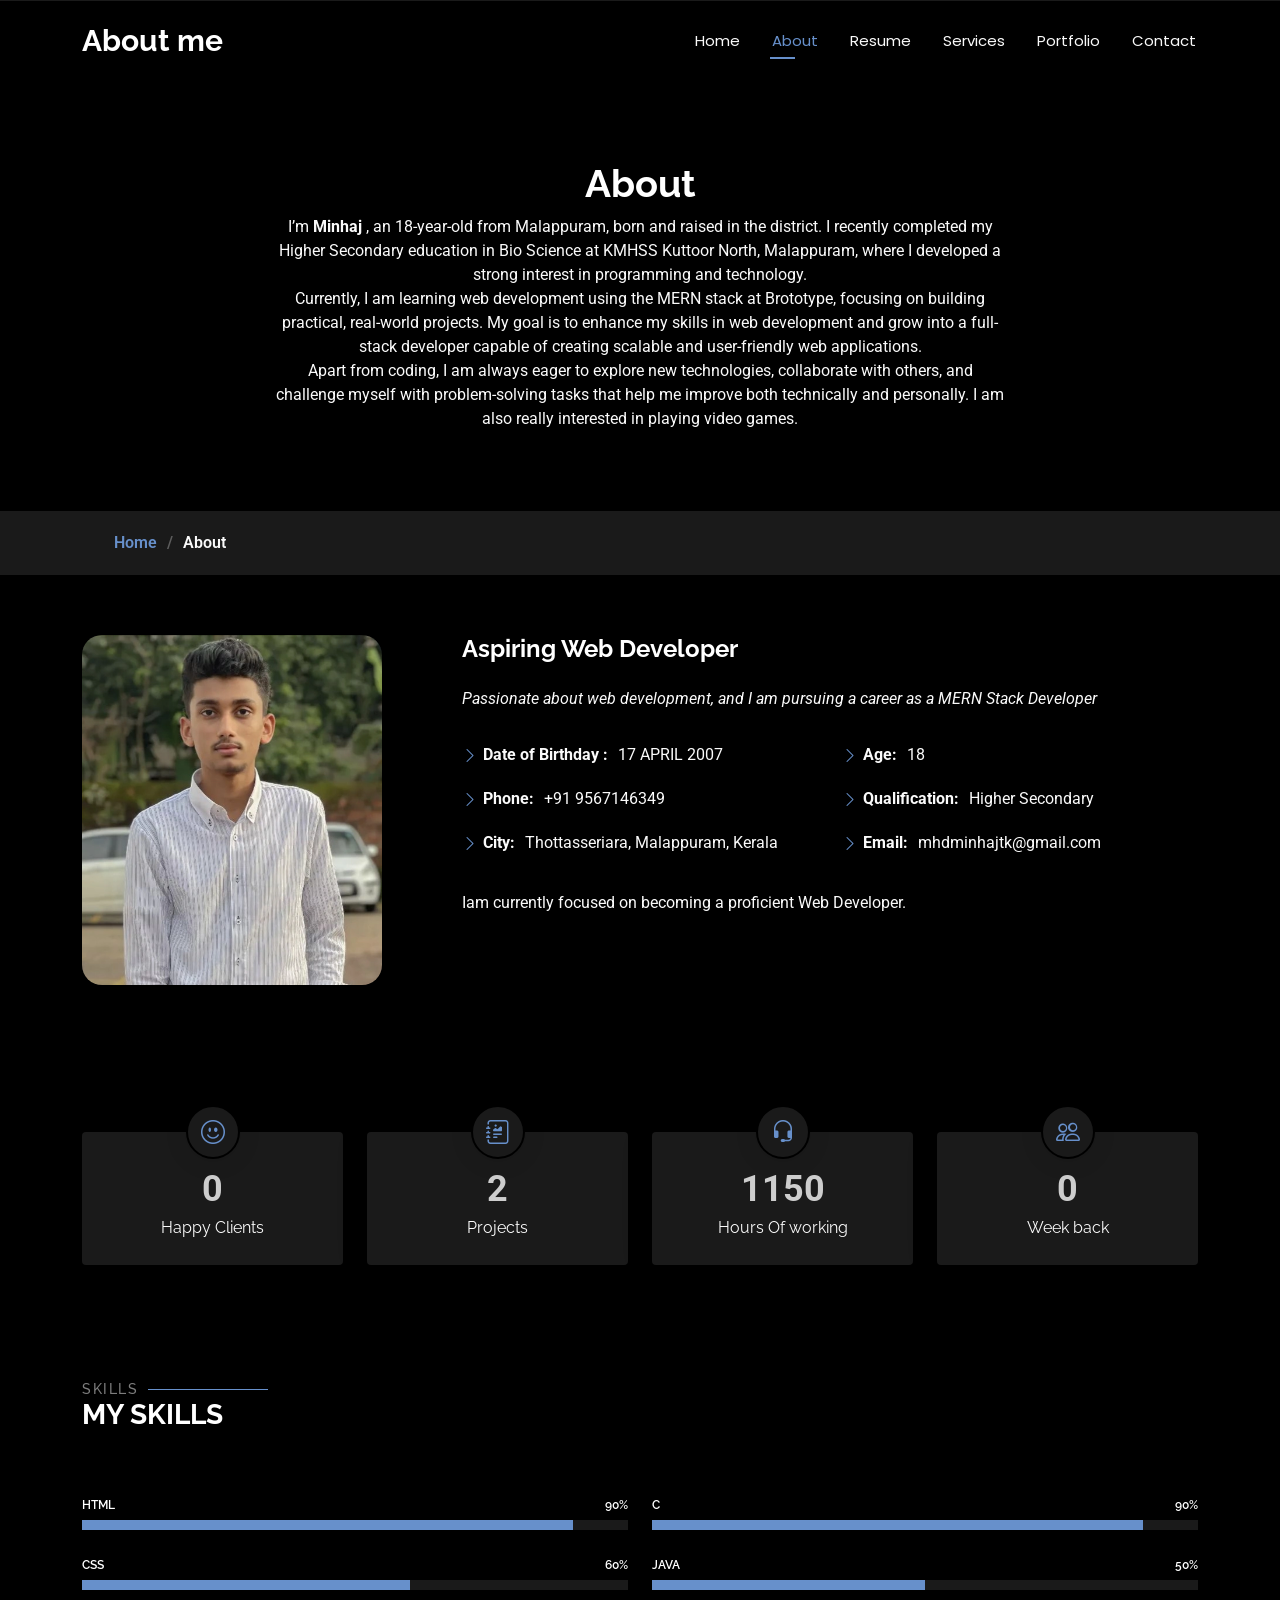
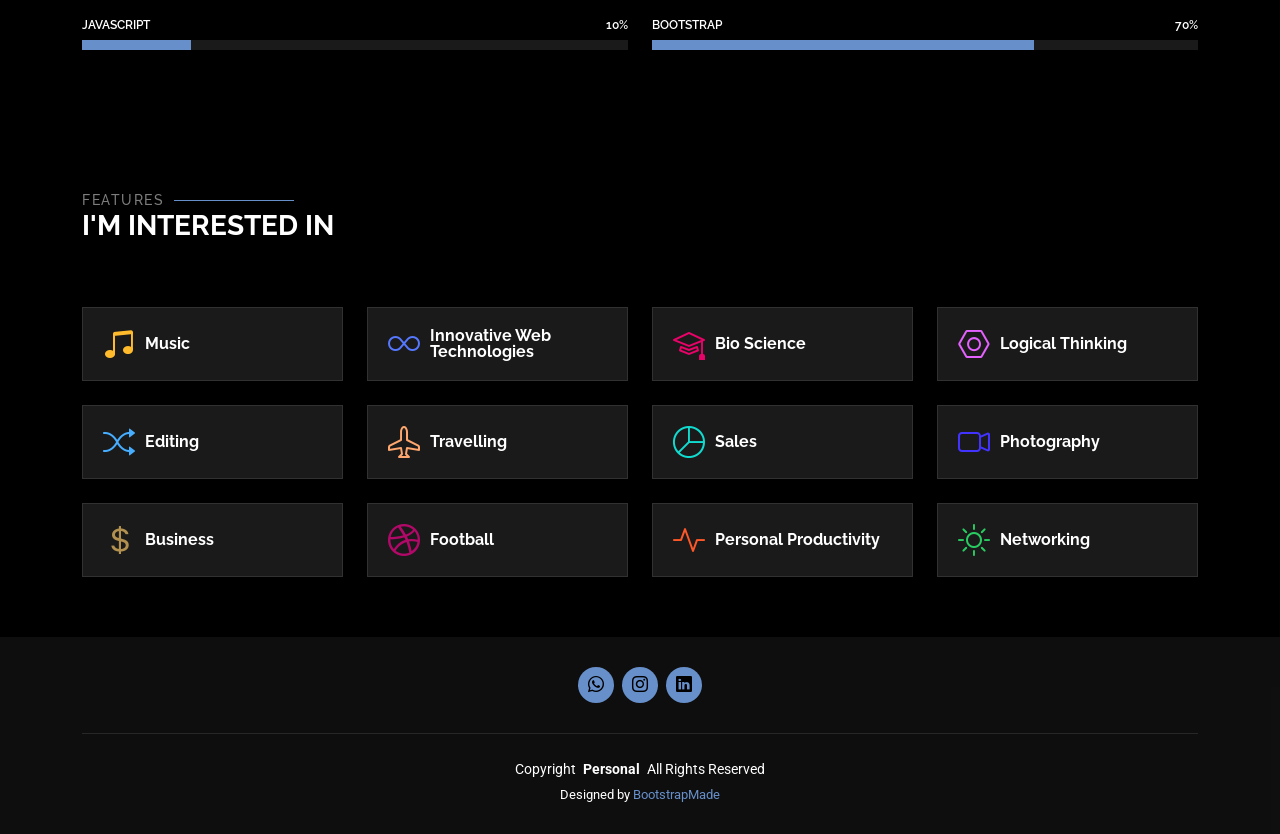
==== commit 95cfbfcf: "update" ====
--- a/about.html
+++ b/about.html
@@ -286,36 +286,36 @@
             </div>
           </div><!-- End Feature Item -->
 
-          <!-- <div class="col-lg-3 col-md-4" data-aos="fade-up" data-aos-delay="500">
+          <div class="col-lg-3 col-md-4" data-aos="fade-up" data-aos-delay="500">
             <div class="features-item">
               <i class="bi bi-shuffle" style="color: #47aeff;"></i>
               <h3><a href="" class="stretched-link">Editing</a></h3>
             </div>
-          </div> -->
+          </div>
           <!-- End Feature Item -->
 
-          <!-- <div class="col-lg-3 col-md-4" data-aos="fade-up" data-aos-delay="600">
+          <div class="col-lg-3 col-md-4" data-aos="fade-up" data-aos-delay="600">
             <div class="features-item">
               <i class="bi bi-airplane" style="color: #ffa76e;"></i>
               <h3><a href="" class="stretched-link">Travelling</a></h3>
             </div>
-          </div> -->
+          </div>
           <!-- End Feature Item -->
 
-          <!-- <div class="col-lg-3 col-md-4" data-aos="fade-up" data-aos-delay="700">
+          <div class="col-lg-3 col-md-4" data-aos="fade-up" data-aos-delay="700">
             <div class="features-item">
               <i class="bi bi-pie-chart" style="color: #11dbcf;"></i>
               <h3><a href="" class="stretched-link">Sales</a></h3>
             </div>
-          </div> -->
+          </div>
           <!-- End Feature Item -->
 
-          <!-- <div class="col-lg-3 col-md-4" data-aos="fade-up" data-aos-delay="800">
+          <div class="col-lg-3 col-md-4" data-aos="fade-up" data-aos-delay="800">
             <div class="features-item">
               <i class="bi bi-camera-video" style="color: #4233ff;"></i>
               <h3><a href="" class="stretched-link">Photography</a></h3>
             </div>
-          </div> -->
+          </div>
           <!-- End Feature Item -->
 
           <div class="col-lg-3 col-md-4" data-aos="fade-up" data-aos-delay="900">
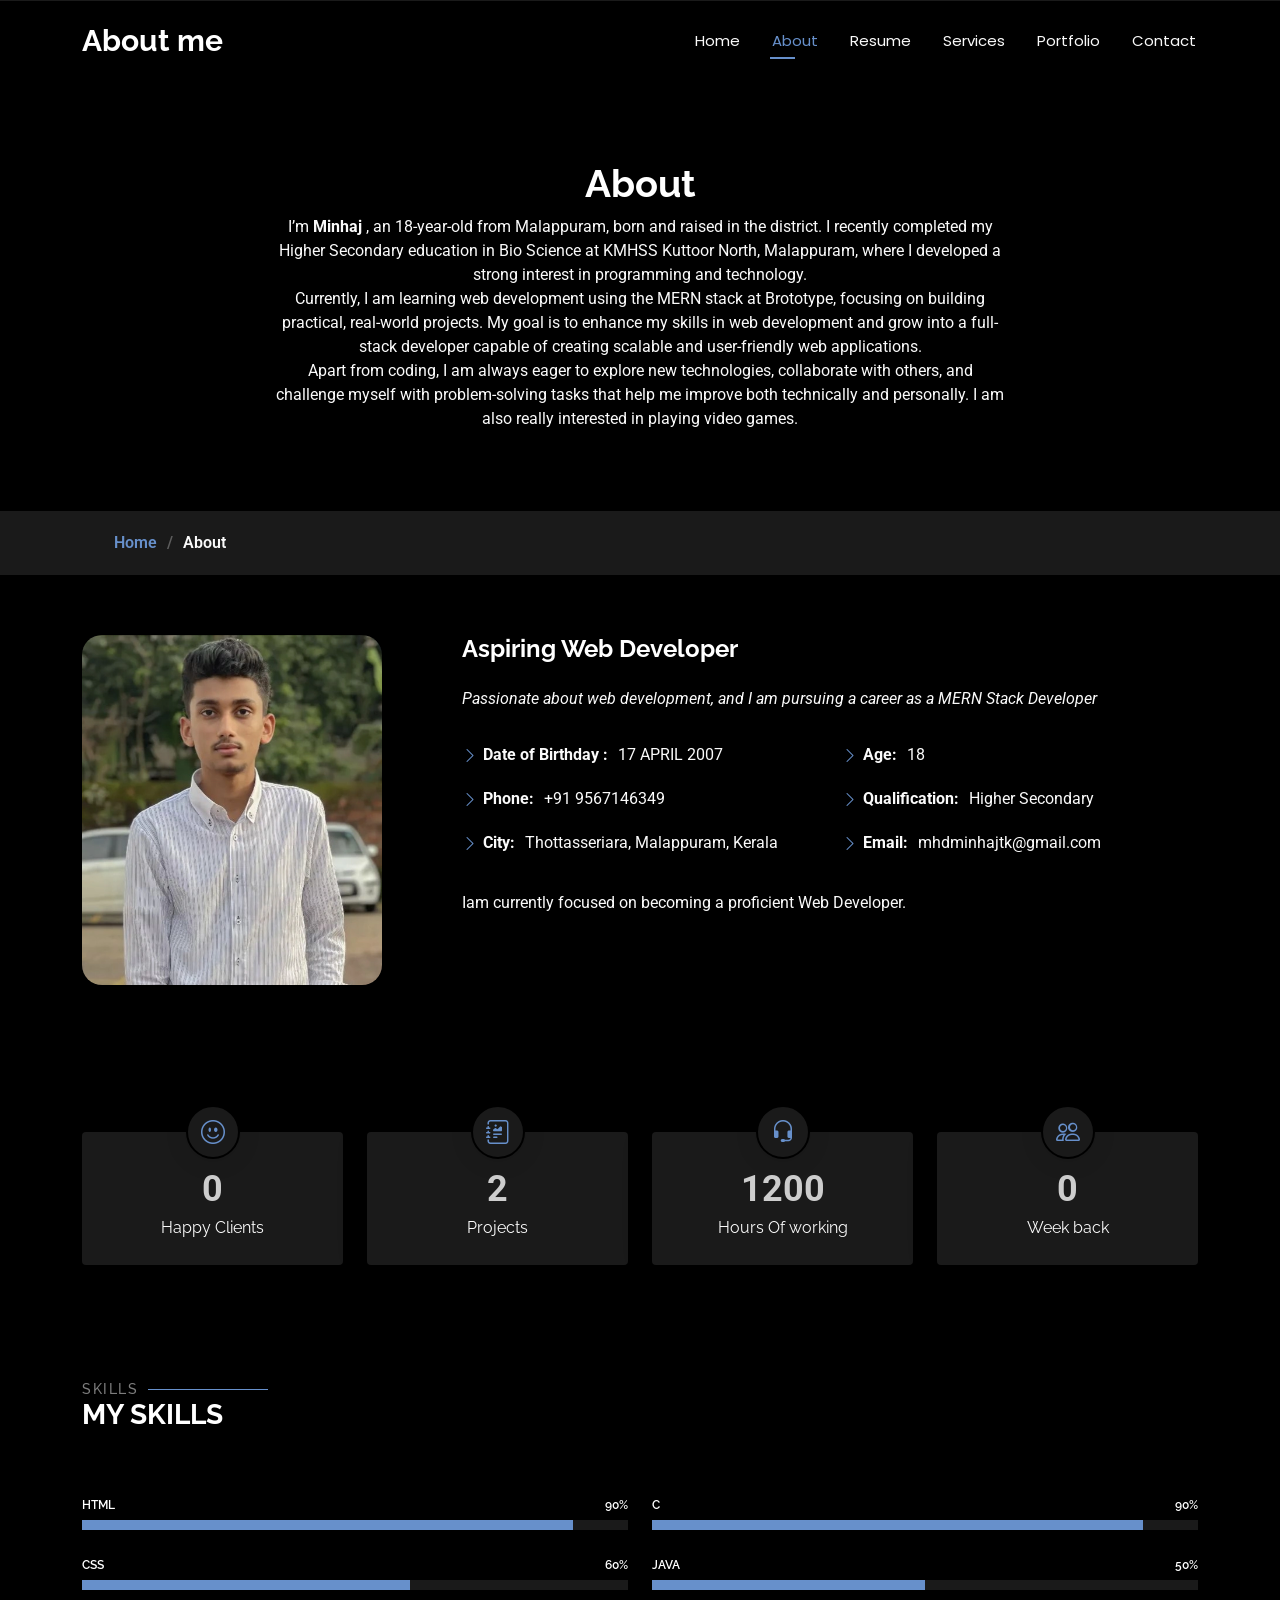
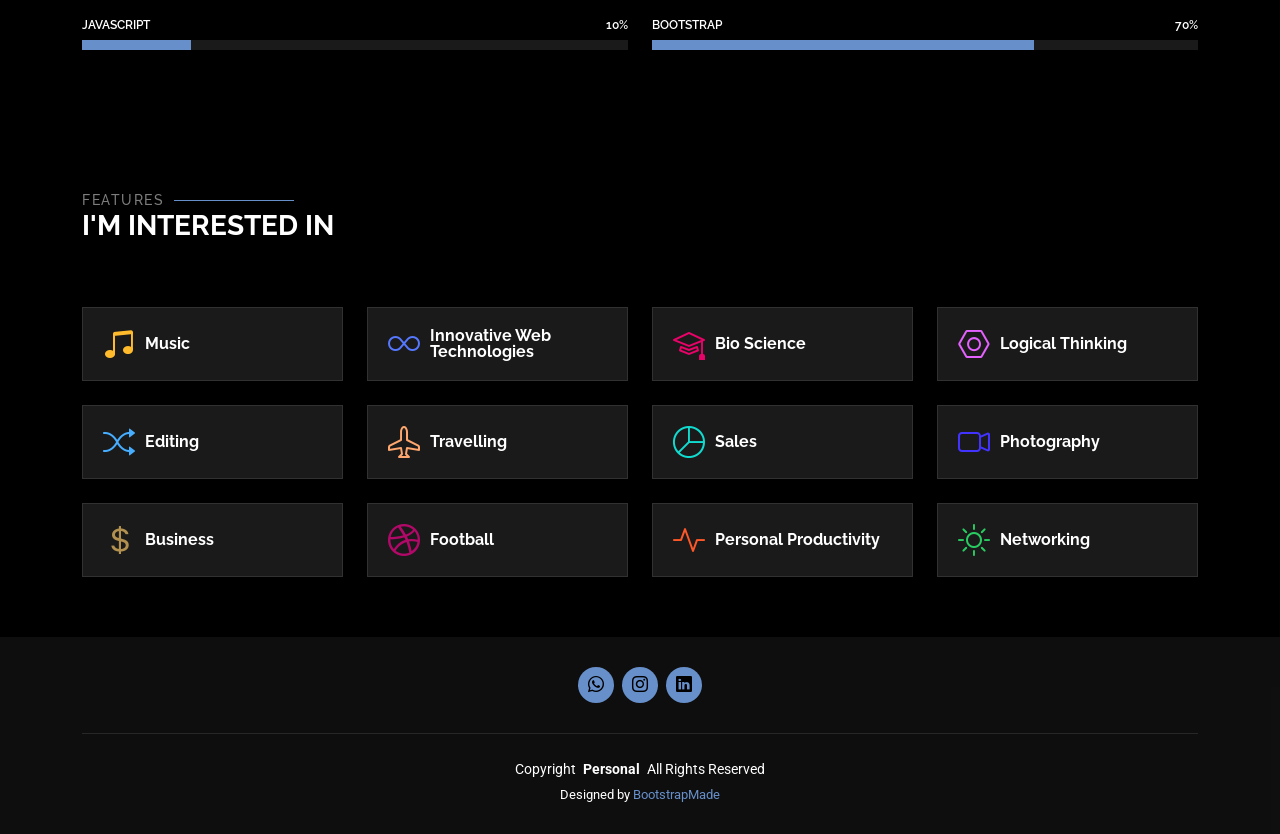
==== commit d4f64b04: "update" ====
--- a/about.html
+++ b/about.html
@@ -4,7 +4,7 @@
 <head>
   <meta charset="utf-8">
   <meta content="width=device-width, initial-scale=1.0" name="viewport">
-  <title>About |  Minhaj</title>
+  <title>About | Minhaj</title>
   <meta name="description" content="">
   <meta name="keywords" content="">
 
@@ -15,7 +15,9 @@
   <!-- Fonts -->
   <link href="https://fonts.googleapis.com" rel="preconnect">
   <link href="https://fonts.gstatic.com" rel="preconnect" crossorigin>
-  <link href="https://fonts.googleapis.com/css2?family=Roboto:ital,wght@0,100;0,300;0,400;0,500;0,700;0,900;1,100;1,300;1,400;1,500;1,700;1,900&family=Poppins:ital,wght@0,100;0,200;0,300;0,400;0,500;0,600;0,700;0,800;0,900;1,100;1,200;1,300;1,400;1,500;1,600;1,700;1,800;1,900&family=Raleway:ital,wght@0,100;0,200;0,300;0,400;0,500;0,600;0,700;0,800;0,900;1,100;1,200;1,300;1,400;1,500;1,600;1,700;1,800;1,900&display=swap" rel="stylesheet">
+  <link
+    href="https://fonts.googleapis.com/css2?family=Roboto:ital,wght@0,100;0,300;0,400;0,500;0,700;0,900;1,100;1,300;1,400;1,500;1,700;1,900&family=Poppins:ital,wght@0,100;0,200;0,300;0,400;0,500;0,600;0,700;0,800;0,900;1,100;1,200;1,300;1,400;1,500;1,600;1,700;1,800;1,900&family=Raleway:ital,wght@0,100;0,200;0,300;0,400;0,500;0,600;0,700;0,800;0,900;1,100;1,200;1,300;1,400;1,500;1,600;1,700;1,800;1,900&display=swap"
+    rel="stylesheet">
 
   <!-- Vendor CSS Files -->
   <link href="assets/vendor/bootstrap/css/bootstrap.min.css" rel="stylesheet">
@@ -49,7 +51,7 @@
 
       <nav id="navmenu" class="navmenu">
         <ul>
-          <li><a href="index.html"  target="_self">Home</a></li>
+          <li><a href="index.html" target="_self">Home</a></li>
           <li><a href="about.html" class="active" target="_self">About</a></li>
           <li><a href="resume.html" target="_self">Resume</a></li>
           <li><a href="services.html" target="_self">Services</a></li>
@@ -72,9 +74,15 @@
             <div class="col-lg-8">
               <h1>About</h1>
               <p class="mb-0">
-                I’m <strong>Minhaj</strong> , an 18-year-old from Malappuram, born and raised in the district. I recently completed my Higher Secondary education in Bio Science at KMHSS Kuttoor North, Malappuram, where I developed a strong interest in programming and technology. <br>
-Currently, I am learning web development using the MERN stack at Brototype, focusing on building practical, real-world projects. My goal is to enhance my skills in web development and grow into a full-stack developer capable of creating scalable and user-friendly web applications. <br>
-Apart from coding, I am always eager to explore new technologies, collaborate with others, and challenge myself with problem-solving tasks that help me improve both technically and personally. I am also really interested in playing video games.
+                I’m <strong>Minhaj</strong> , an 18-year-old from Malappuram, born and raised in the district. I
+                recently completed my Higher Secondary education in Bio Science at KMHSS Kuttoor North, Malappuram,
+                where I developed a strong interest in programming and technology. <br>
+                Currently, I am learning web development using the MERN stack at Brototype, focusing on building
+                practical, real-world projects. My goal is to enhance my skills in web development and grow into a
+                full-stack developer capable of creating scalable and user-friendly web applications. <br>
+                Apart from coding, I am always eager to explore new technologies, collaborate with others, and challenge
+                myself with problem-solving tasks that help me improve both technically and personally. I am also really
+                interested in playing video games.
               </p>
             </div>
           </div>
@@ -97,7 +105,8 @@
 
         <div class="row gy-4 justify-content-center">
           <div class="col-lg-4">
-            <img src="./assets/img/profile1.webp" class="img-fluid" alt="" style="width: 300px; height: 350px; border-radius: 20px;">
+            <img src="./assets/img/profile1.webp" class="img-fluid" alt=""
+              style="width: 300px; height: 350px; border-radius: 20px;">
           </div>
           <div class="col-lg-8 content">
             <h2>Aspiring Web Developer</h2>
@@ -107,22 +116,26 @@
             <div class="row">
               <div class="col-lg-6">
                 <ul>
-                  <li><i class="bi bi-chevron-right"></i> <strong>Date of Birthday :</strong> <span>17 APRIL 2007</span></li>
+                  <li><i class="bi bi-chevron-right"></i> <strong>Date of Birthday :</strong> <span>17 APRIL 2007</span>
+                  </li>
                   <li><i class="bi bi-chevron-right"></i> <strong>Phone:</strong> <span>+91 9567146349</span></li>
-                  <li><i class="bi bi-chevron-right"></i> <strong>City:</strong> <span>Thottasseriara, Malappuram, Kerala</span></li>
+                  <li><i class="bi bi-chevron-right"></i> <strong>City:</strong> <span>Thottasseriara, Malappuram,
+                      Kerala</span></li>
                 </ul>
               </div>
               <div class="col-lg-6">
                 <ul>
                   <li><i class="bi bi-chevron-right"></i> <strong>Age:</strong> <span>18</span></li>
-                  <li><i class="bi bi-chevron-right"></i> <strong>Qualification:</strong> <span>Higher Secondary</span></li>
-                  <li><i class="bi bi-chevron-right"></i> <strong>Email:</strong> <span>mhdminhajtk@gmail.com</span></li>
+                  <li><i class="bi bi-chevron-right"></i> <strong>Qualification:</strong> <span>Higher Secondary</span>
+                  </li>
+                  <li><i class="bi bi-chevron-right"></i> <strong>Email:</strong> <span>mhdminhajtk@gmail.com</span>
+                  </li>
                 </ul>
               </div>
             </div>
             <p class="py-3">
               Iam currently focused on becoming a proficient Web Developer.
-      
+
             </p>
           </div>
         </div>
@@ -141,7 +154,8 @@
           <div class="col-lg-3 col-md-6 d-flex flex-column align-items-center">
             <i class="bi bi-emoji-smile"></i>
             <div class="stats-item">
-              <span data-purecounter-start="0" data-purecounter-end="0" data-purecounter-duration="0" class="purecounter"></span>
+              <span data-purecounter-start="0" data-purecounter-end="0" data-purecounter-duration="0"
+                class="purecounter"></span>
               <p>Happy Clients</p>
             </div>
           </div><!-- End Stats Item -->
@@ -149,7 +163,8 @@
           <div class="col-lg-3 col-md-6 d-flex flex-column align-items-center">
             <i class="bi bi-journal-richtext"></i>
             <div class="stats-item">
-              <span data-purecounter-start="0" data-purecounter-end="4" data-purecounter-duration="1" class="purecounter"></span>
+              <span data-purecounter-start="0" data-purecounter-end="4" data-purecounter-duration="1"
+                class="purecounter"></span>
               <p>Projects</p>
             </div>
           </div><!-- End Stats Item -->
@@ -157,7 +172,8 @@
           <div class="col-lg-3 col-md-6 d-flex flex-column align-items-center">
             <i class="bi bi-headset"></i>
             <div class="stats-item">
-              <span data-purecounter-start="0" data-purecounter-end="2500" data-purecounter-duration="1" class="purecounter"></span>
+              <span data-purecounter-start="0" data-purecounter-end="2500" data-purecounter-duration="1"
+                class="purecounter"></span>
               <p>Hours Of working</p>
             </div>
           </div><!-- End Stats Item -->
@@ -165,7 +181,8 @@
           <div class="col-lg-3 col-md-6 d-flex flex-column align-items-center">
             <i class="bi bi-people"></i>
             <div class="stats-item">
-              <span data-purecounter-start="0" data-purecounter-end="0" data-purecounter-duration="0" class="purecounter"></span>
+              <span data-purecounter-start="0" data-purecounter-end="0" data-purecounter-duration="0"
+                class="purecounter"></span>
               <p>Week back</p>
             </div>
           </div><!-- End Stats Item -->
@@ -194,21 +211,24 @@
             <div class="progress">
               <span class="skill"><span>HTML</span> <i class="val">90%</i></span>
               <div class="progress-bar-wrap">
-                <div class="progress-bar" role="progressbar" aria-valuenow="90" aria-valuemin="0" aria-valuemax="100"></div>
+                <div class="progress-bar" role="progressbar" aria-valuenow="90" aria-valuemin="0" aria-valuemax="100">
+                </div>
               </div>
             </div><!-- End Skills Item -->
 
             <div class="progress">
               <span class="skill"><span>CSS</span> <i class="val">60%</i></span>
               <div class="progress-bar-wrap">
-                <div class="progress-bar" role="progressbar" aria-valuenow="60" aria-valuemin="0" aria-valuemax="100"></div>
+                <div class="progress-bar" role="progressbar" aria-valuenow="60" aria-valuemin="0" aria-valuemax="100">
+                </div>
               </div>
             </div><!-- End Skills Item -->
 
             <div class="progress">
               <span class="skill"><span>JavaScript</span> <i class="val">10%</i></span>
               <div class="progress-bar-wrap">
-                <div class="progress-bar" role="progressbar" aria-valuenow="20" aria-valuemin="0" aria-valuemax="100"></div>
+                <div class="progress-bar" role="progressbar" aria-valuenow="20" aria-valuemin="0" aria-valuemax="100">
+                </div>
               </div>
             </div><!-- End Skills Item -->
 
@@ -219,21 +239,24 @@
             <div class="progress">
               <span class="skill"><span>C</span> <i class="val">90%</i></span>
               <div class="progress-bar-wrap">
-                <div class="progress-bar" role="progressbar" aria-valuenow="90" aria-valuemin="0" aria-valuemax="100"></div>
+                <div class="progress-bar" role="progressbar" aria-valuenow="90" aria-valuemin="0" aria-valuemax="100">
+                </div>
               </div>
             </div><!-- End Skills Item -->
 
             <div class="progress">
               <span class="skill"><span>Java</span> <i class="val">50%</i></span>
               <div class="progress-bar-wrap">
-                <div class="progress-bar" role="progressbar" aria-valuenow="50" aria-valuemin="0" aria-valuemax="100"></div>
+                <div class="progress-bar" role="progressbar" aria-valuenow="50" aria-valuemin="0" aria-valuemax="100">
+                </div>
               </div>
             </div><!-- End Skills Item -->
 
             <div class="progress">
               <span class="skill"><span>Bootstrap</span> <i class="val">70%</i></span>
               <div class="progress-bar-wrap">
-                <div class="progress-bar" role="progressbar" aria-valuenow="70" aria-valuemin="0" aria-valuemax="100"></div>
+                <div class="progress-bar" role="progressbar" aria-valuenow="70" aria-valuemin="0" aria-valuemax="100">
+                </div>
               </div>
             </div><!-- End Skills Item -->
 
@@ -357,31 +380,32 @@
   <footer id="footer" class="footer dark-background">
     <div class="container">
       <div class="social-links d-flex justify-content-center">
-            <a href="https://wa.me/919567146349"><i class="bi bi-whatsapp"></i></a>
-            <!-- <a href="https://www.facebook.com/minnnhaj"><i class="bi bi-facebook"></i></a> --> 
-            <a href="https://www.instagram.com/minnnhaj_/"><i class="bi bi-instagram"></i></a>
-            <a href="https://www.linkedin.com/in/minhaj-tk-1100672b1/"><i class="bi bi-linkedin"></i></a>
-        
-      </div>
-        
-        </div>
-      <div class="container">
-        <div class="copyright">
-          <span>Copyright</span> <strong class="px-1 sitename">Personal</strong> <span>All Rights Reserved</span>
-        </div>
-        <div class="credits">
-          <!-- All the links in the footer should remain intact. -->
-          <!-- You can delete the links only if you've purchased the pro version. -->
-          <!-- Licensing information: https://bootstrapmade.com/license/ -->
-          <!-- Purchase the pro version with working PHP/AJAX contact form: [buy-url] -->
-          Designed by <a href="https://bootstrapmade.com/">BootstrapMade</a>
-        </div>
-      </div>
+        <a href="https://wa.me/919567146349"><i class="bi bi-whatsapp"></i></a>
+        <!-- <a href="https://www.facebook.com/minnnhaj"><i class="bi bi-facebook"></i></a> -->
+        <a href="https://www.instagram.com/minnnhaj_/"><i class="bi bi-instagram"></i></a>
+        <a href="https://www.linkedin.com/in/minhaj-tk-1100672b1/"><i class="bi bi-linkedin"></i></a>
+
+      </div>
+
+    </div>
+    <div class="container">
+      <div class="copyright">
+        <span>Copyright</span> <strong class="px-1 sitename">Personal</strong> <span>All Rights Reserved</span>
+      </div>
+      <div class="credits">
+        <!-- All the links in the footer should remain intact. -->
+        <!-- You can delete the links only if you've purchased the pro version. -->
+        <!-- Licensing information: https://bootstrapmade.com/license/ -->
+        <!-- Purchase the pro version with working PHP/AJAX contact form: [buy-url] -->
+        Designed by <a href="https://bootstrapmade.com/">BootstrapMade</a>
+      </div>
+    </div>
     </div>
   </footer>
 
   <!-- Scroll Top -->
-  <a href="#" id="scroll-top" class="scroll-top d-flex align-items-center justify-content-center"><i class="bi bi-arrow-up-short"></i></a>
+  <a href="#" id="scroll-top" class="scroll-top d-flex align-items-center justify-content-center"><i
+      class="bi bi-arrow-up-short"></i></a>
 
   <!-- Preloader -->
   <div id="preloader"></div>
@@ -403,4 +427,4 @@
 
 </body>
 
-</html>
+</html>
--- a/assets/css/main.css
+++ b/assets/css/main.css
@@ -12,29 +12,41 @@
 --------------------------------------------------------------*/
 /* Fonts */
 :root {
-  --default-font: "Roboto",  system-ui, -apple-system, "Segoe UI", Roboto, "Helvetica Neue", Arial, "Noto Sans", "Liberation Sans", sans-serif, "Apple Color Emoji", "Segoe UI Emoji", "Segoe UI Symbol", "Noto Color Emoji";
-  --heading-font: "Raleway",  sans-serif;
-  --nav-font: "Poppins",  sans-serif;
+  --default-font: "Roboto", system-ui, -apple-system, "Segoe UI", Roboto, "Helvetica Neue", Arial, "Noto Sans", "Liberation Sans", sans-serif, "Apple Color Emoji", "Segoe UI Emoji", "Segoe UI Symbol", "Noto Color Emoji";
+  --heading-font: "Raleway", sans-serif;
+  --nav-font: "Poppins", sans-serif;
 }
 
 /* Global Colors - The following color variables are used throughout the website. Updating them here will change the color scheme of the entire website */
-:root { 
-  --background-color: #000000; /* Background color for the entire website, including individual sections */
-  --default-color: #fafafa; /* Default color used for the majority of the text content across the entire website */
-  --heading-color: #ffffff; /* Color for headings, subheadings and title throughout the website */
-  --accent-color:#6790cb; /* Accent color that represents your brand on the website. It's used for buttons, links, and other elements that need to stand out */
-  --surface-color: #1a1a1a; /* The surface color is used as a background of boxed elements within sections, such as cards, icon boxes, or other elements that require a visual separation from the global background. */
-  --contrast-color: #000000; /* Contrast color for text, ensuring readability against backgrounds of accent, heading, or default colors. */
+:root {
+  --background-color: #000000;
+  /* Background color for the entire website, including individual sections */
+  --default-color: #fafafa;
+  /* Default color used for the majority of the text content across the entire website */
+  --heading-color: #ffffff;
+  /* Color for headings, subheadings and title throughout the website */
+  --accent-color: #6790cb;
+  /* Accent color that represents your brand on the website. It's used for buttons, links, and other elements that need to stand out */
+  --surface-color: #1a1a1a;
+  /* The surface color is used as a background of boxed elements within sections, such as cards, icon boxes, or other elements that require a visual separation from the global background. */
+  --contrast-color: #000000;
+  /* Contrast color for text, ensuring readability against backgrounds of accent, heading, or default colors. */
 }
 
 /* Nav Menu Colors - The following color variables are used specifically for the navigation menu. They are separate from the global colors to allow for more customization options */
 :root {
-  --nav-color: #fafafa;  /* The default color of the main navmenu links */
-  --nav-hover-color: #6790cb; /* Applied to main navmenu links when they are hovered over or active */
-  --nav-mobile-background-color: #1a1a1a; /* Used as the background color for mobile navigation menu */
-  --nav-dropdown-background-color: #1a1a1a; /* Used as the background color for dropdown items that appear when hovering over primary navigation items */
-  --nav-dropdown-color: #fafafa; /* Used for navigation links of the dropdown items in the navigation menu. */
-  --nav-dropdown-hover-color: #6790cb; /* Similar to --nav-hover-color, this color is applied to dropdown navigation links when they are hovered over. */
+  --nav-color: #fafafa;
+  /* The default color of the main navmenu links */
+  --nav-hover-color: #6790cb;
+  /* Applied to main navmenu links when they are hovered over or active */
+  --nav-mobile-background-color: #1a1a1a;
+  /* Used as the background color for mobile navigation menu */
+  --nav-dropdown-background-color: #1a1a1a;
+  /* Used as the background color for dropdown items that appear when hovering over primary navigation items */
+  --nav-dropdown-color: #fafafa;
+  /* Used for navigation links of the dropdown items in the navigation menu. */
+  --nav-dropdown-hover-color: #6790cb;
+  /* Similar to --nav-hover-color, this color is applied to dropdown navigation links when they are hovered over. */
 }
 
 /* Color Presets - These classes override global colors when applied to any section or element, providing reuse of the sam color scheme. */
@@ -51,6 +63,7 @@
   --surface-color: #292929f9;
   --contrast-color: #000000;
 }
+
 .custom-img {
   max-width: 100%;
   height: auto;
@@ -65,6 +78,7 @@
     margin-right: 150px;
   }
 }
+
 @media (max-width: 668px) {
   .custom-img {
     width: 250px;
@@ -72,6 +86,7 @@
     margin-right: 150px;
   }
 }
+
 @media (max-width: 468px) {
   .custom-img {
     width: 150px;
@@ -79,17 +94,21 @@
     margin-right: 150px;
   }
 }
-.container img{
- object-fit: cover;
- width: 500px;
-}
+
+.container img {
+  object-fit: cover;
+  width: 500px;
+}
+
 /* Smooth scroll */
 :root {
   scroll-behavior: smooth;
 }
-.size{
-  margin-left:40px;
-}
+
+.size {
+  margin-left: 40px;
+}
+
 /*--------------------------------------------------------------
 # General Styling & Shared Classes
 --------------------------------------------------------------*/
@@ -201,7 +220,7 @@
 }
 
 .scrolled .header {
-  box-shadow: 0px 0 18px rgba( 0, 0, 0.1);
+  box-shadow: 0px 0 18px rgba(0, 0, 0.1);
 }
 
 /* Global Header on Scroll
@@ -1155,6 +1174,7 @@
 .services .service-item:hover p {
   color: var(--contrast-color);
 }
+
 /*--------------------------------------------------------------
 # Portfolio Section
 --------------------------------------------------------------*/
@@ -1361,7 +1381,7 @@
 .contact .email-form button[type=submit] {
   color: var(--contrast-color);
   background: var(--accent-color);
-  background-color:lightblue !important;
+  background-color: lightblue !important;
   border: 0;
   padding: 10px 30px;
   transition: 0.4s;
@@ -1372,12 +1392,12 @@
   background: color-mix(in srgb, var(--accent-color), transparent 20%);
 }
 
-#address{
+#address {
   display: grid;
   justify-content: center;
 }
 
-#name1:hover{
+#name1:hover {
   color: white;
   cursor: pointer;
-}
+}
